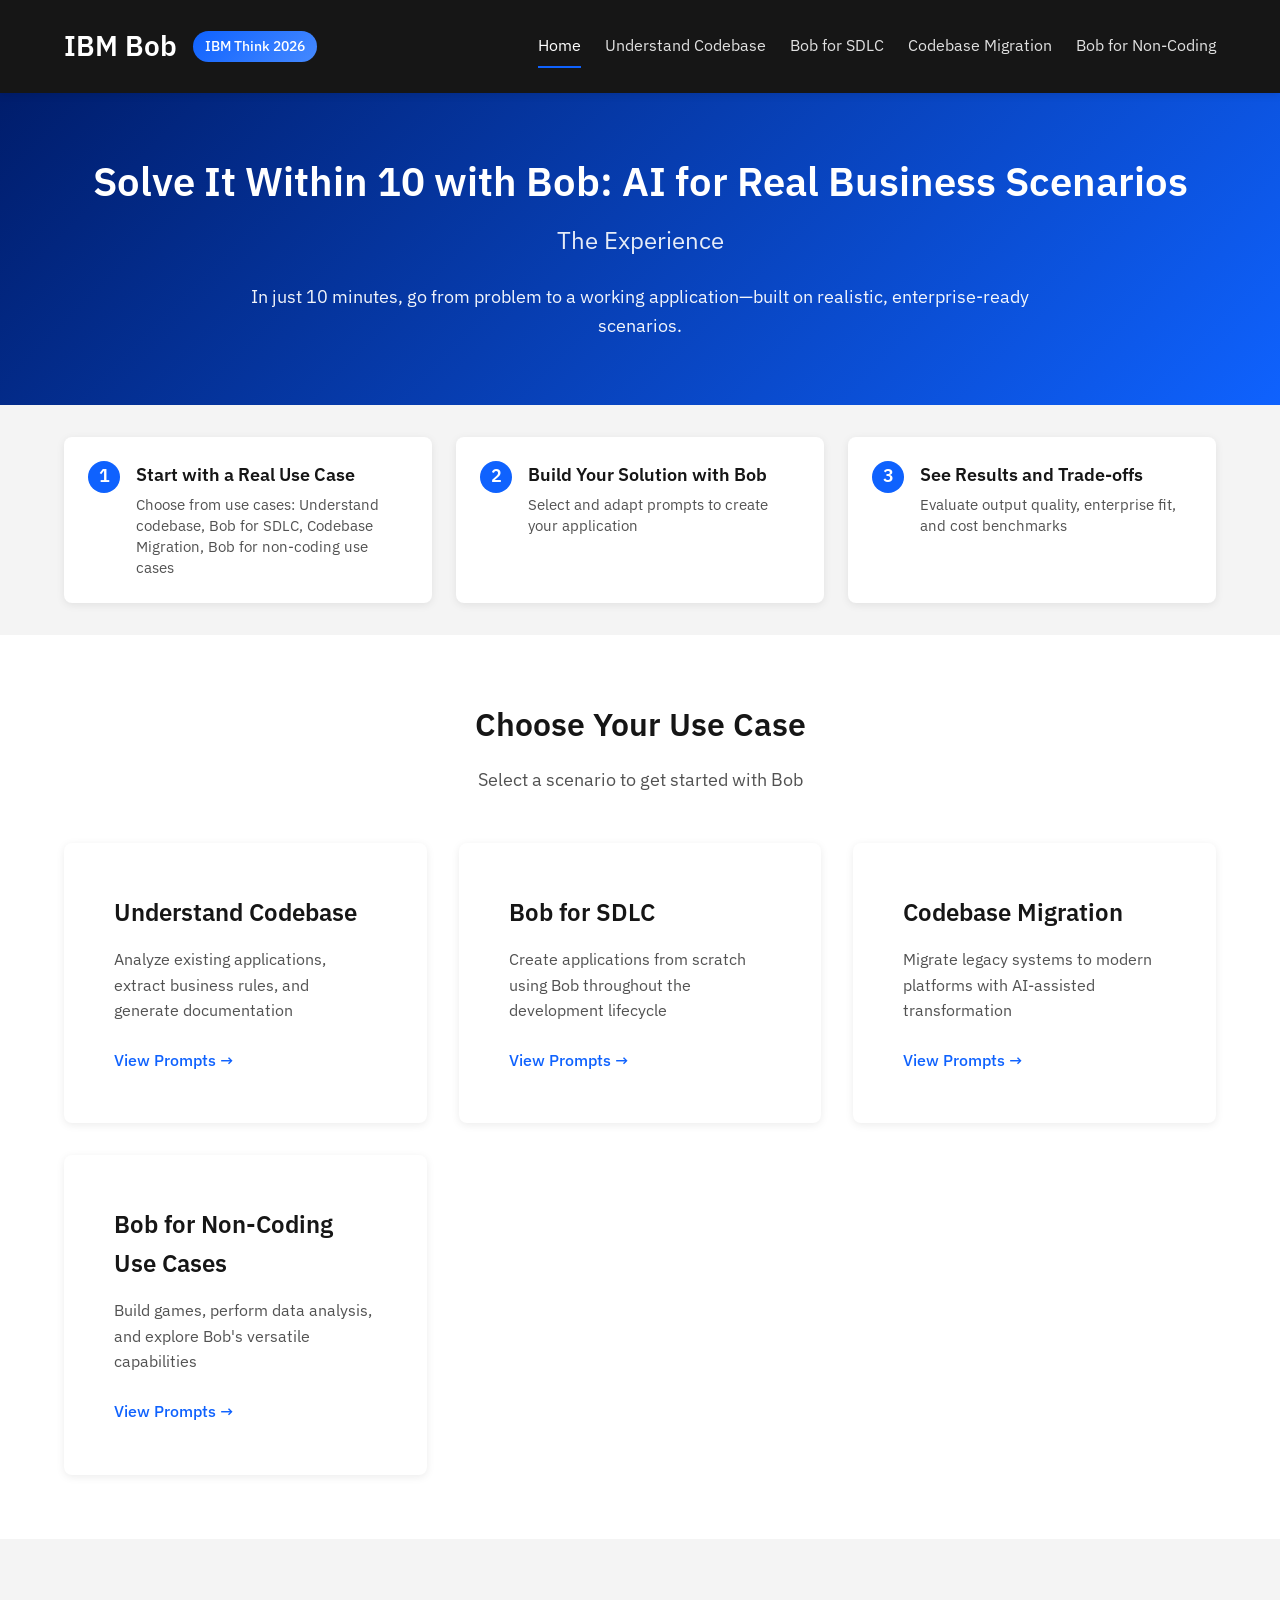
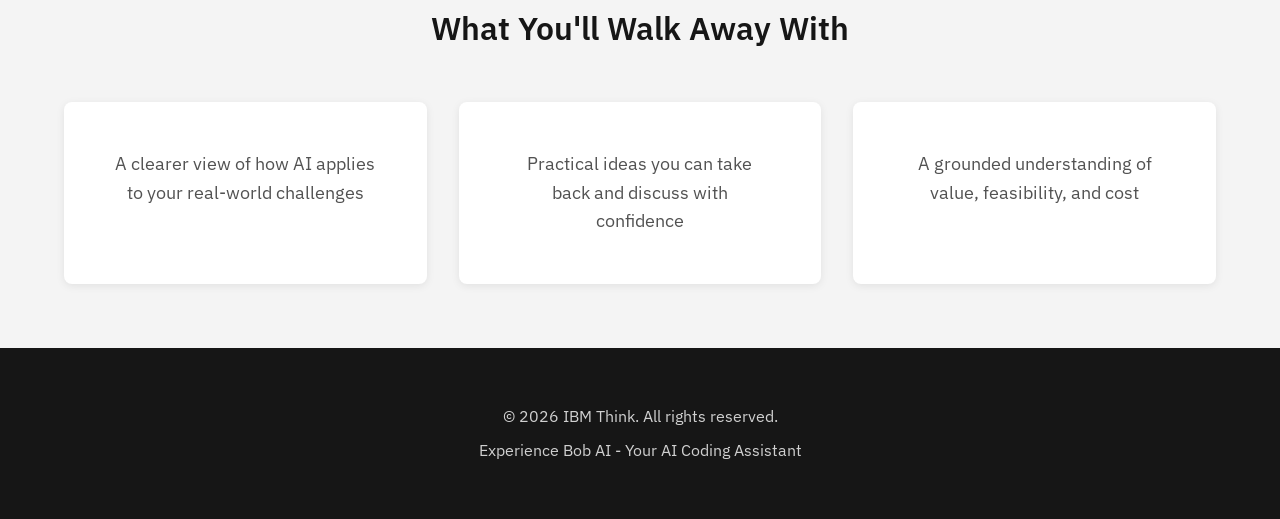
==== index.html @ 5309e9fd "Add files via upload" ====
<!DOCTYPE html>
<html lang="en">
<head>
    <meta charset="UTF-8">
    <meta name="viewport" content="width=device-width, initial-scale=1.0">
    <title>Solve It in 10 with Bob: AI for Real Business Scenarios</title>
    <link rel="stylesheet" href="styles.css">
    <link rel="preconnect" href="https://fonts.googleapis.com">
    <link rel="preconnect" href="https://fonts.gstatic.com" crossorigin>
    <link href="https://fonts.googleapis.com/css2?family=IBM+Plex+Sans:wght@300;400;500;600;700&display=swap" rel="stylesheet">
</head>
<body>
    <header class="header">
        <div class="container">
            <div class="header-content">
                <div class="logo">
                    <h1>IBM Bob</h1>
                    <span class="event-badge">IBM Think 2026</span>
                </div>
                <nav class="nav">
                    <a href="index.html" class="nav-link active">Home</a>
                    <a href="use-case-1.html" class="nav-link">Understand Codebase</a>
                    <a href="use-case-2.html" class="nav-link">Bob for SDLC</a>
                    <a href="use-case-3.html" class="nav-link">Codebase Migration</a>
                    <a href="use-case-4.html" class="nav-link">Bob for Non-Coding</a>
                </nav>
            </div>
        </div>
    </header>

    <main>
        <section class="hero">
            <div class="container">
                <h1 class="hero-title">Solve It Within 10 with Bob: AI for Real Business Scenarios</h1>
                <p class="hero-subtitle">The Experience</p>
                <p class="hero-description">
                    In just 10 minutes, go from problem to a working application—built on realistic, enterprise-ready scenarios.
                </p>
            </div>
        </section>

        <section class="steps">
            <div class="container">
                <div class="steps-compact">
                    <div class="step-compact">
                        <span class="step-number-compact">1</span>
                        <div class="step-content-compact">
                            <h3>Start with a Real Use Case</h3>
                            <p>Choose from use cases: Understand codebase, Bob for SDLC, Codebase Migration, Bob for non-coding use cases</p>
                        </div>
                    </div>
                    <div class="step-compact">
                        <span class="step-number-compact">2</span>
                        <div class="step-content-compact">
                            <h3>Build Your Solution with Bob</h3>
                            <p>Select and adapt prompts to create your application</p>
                        </div>
                    </div>
                    <div class="step-compact">
                        <span class="step-number-compact">3</span>
                        <div class="step-content-compact">
                            <h3>See Results and Trade-offs</h3>
                            <p>Evaluate output quality, enterprise fit, and cost benchmarks</p>
                        </div>
                    </div>
                </div>
            </div>
        </section>

        <section class="use-cases">
            <div class="container">
                <h2 class="section-title">Choose Your Use Case</h2>
                <p class="section-subtitle">Select a scenario to get started with Bob</p>
                
                <div class="use-case-grid">
                    <a href="use-case-1.html" class="use-case-card">
                        <h3 class="use-case-title">Understand Codebase</h3>
                        <p class="use-case-description">
                            Analyze existing applications, extract business rules, and generate documentation
                        </p>
                        <span class="use-case-cta">View Prompts →</span>
                    </a>

                    <a href="use-case-2.html" class="use-case-card">
                        <h3 class="use-case-title">Bob for SDLC</h3>
                        <p class="use-case-description">
                            Create applications from scratch using Bob throughout the development lifecycle
                        </p>
                        <span class="use-case-cta">View Prompts →</span>
                    </a>

                    <a href="use-case-3.html" class="use-case-card">
                        <h3 class="use-case-title">Codebase Migration</h3>
                        <p class="use-case-description">
                            Migrate legacy systems to modern platforms with AI-assisted transformation
                        </p>
                        <span class="use-case-cta">View Prompts →</span>
                    </a>

                    <a href="use-case-4.html" class="use-case-card">
                        <h3 class="use-case-title">Bob for Non-Coding Use Cases</h3>
                        <p class="use-case-description">
                            Build games, perform data analysis, and explore Bob's versatile capabilities
                        </p>
                        <span class="use-case-cta">View Prompts →</span>
                    </a>
                </div>
            </div>
        </section>

        <section class="outcomes">
            <div class="container">
                <h2 class="section-title">What You'll Walk Away With</h2>
                <div class="outcomes-grid">
                    <div class="outcome-card">
                        <p>A clearer view of how AI applies to your real-world challenges</p>
                    </div>
                    <div class="outcome-card">
                        <p>Practical ideas you can take back and discuss with confidence</p>
                    </div>
                    <div class="outcome-card">
                        <p>A grounded understanding of value, feasibility, and cost</p>
                    </div>
                </div>
            </div>
        </section>
    </main>

    <footer class="footer">
        <div class="container">
            <p>&copy; 2026 IBM Think. All rights reserved.</p>
            <p>Experience Bob AI - Your AI Coding Assistant</p>
        </div>
    </footer>

    <script src="script.js"></script>
</body>
</html>
---- styles.css ----
/* IBM Think Inspired Styles */
:root {
    --primary-blue: #0f62fe;
    --dark-blue: #001d6c;
    --light-blue: #4589ff;
    --gray-10: #f4f4f4;
    --gray-20: #e0e0e0;
    --gray-50: #8d8d8d;
    --gray-70: #525252;
    --gray-100: #161616;
    --white: #ffffff;
    --success: #24a148;
    --spacing-xs: 0.5rem;
    --spacing-sm: 1rem;
    --spacing-md: 1.5rem;
    --spacing-lg: 2rem;
    --spacing-xl: 3rem;
    --spacing-2xl: 4rem;
}

* {
    margin: 0;
    padding: 0;
    box-sizing: border-box;
}

body {
    font-family: 'IBM Plex Sans', -apple-system, BlinkMacSystemFont, 'Segoe UI', Roboto, sans-serif;
    line-height: 1.6;
    color: var(--gray-100);
    background-color: var(--white);
}

.container {
    max-width: 1200px;
    margin: 0 auto;
    padding: 0 var(--spacing-md);
}

/* Header */
.header {
    background-color: var(--gray-100);
    color: var(--white);
    padding: var(--spacing-md) 0;
    position: sticky;
    top: 0;
    z-index: 1000;
    box-shadow: 0 2px 8px rgba(0, 0, 0, 0.1);
}

.header-content {
    display: flex;
    justify-content: space-between;
    align-items: center;
    flex-wrap: wrap;
    gap: var(--spacing-md);
}

.logo {
    display: flex;
    align-items: center;
    gap: var(--spacing-sm);
}

.logo h1 {
    font-size: 1.75rem;
    font-weight: 600;
    color: var(--white);
}

.event-badge {
    background: linear-gradient(135deg, var(--primary-blue), var(--light-blue));
    padding: 0.25rem 0.75rem;
    border-radius: 20px;
    font-size: 0.875rem;
    font-weight: 500;
}

.nav {
    display: flex;
    gap: var(--spacing-md);
    flex-wrap: wrap;
}

.nav-link {
    color: var(--gray-20);
    text-decoration: none;
    font-weight: 400;
    transition: color 0.3s ease;
    padding: 0.5rem 0;
    border-bottom: 2px solid transparent;
}

.nav-link:hover,
.nav-link.active {
    color: var(--white);
    border-bottom-color: var(--primary-blue);
}

/* Hero Section */
.hero {
    background: linear-gradient(135deg, var(--dark-blue) 0%, var(--primary-blue) 100%);
    color: var(--white);
    padding: var(--spacing-2xl) 0;
    text-align: center;
}

.hero-title {
    font-size: 2.5rem;
    font-weight: 600;
    margin-bottom: var(--spacing-sm);
    line-height: 1.2;
}

.hero-subtitle {
    font-size: 1.5rem;
    font-weight: 400;
    margin-bottom: var(--spacing-md);
    opacity: 0.9;
}

.hero-description {
    font-size: 1.125rem;
    max-width: 800px;
    margin: 0 auto;
    opacity: 0.95;
}

/* Steps Section */
.steps {
    padding: var(--spacing-lg) 0;
    background-color: var(--gray-10);
}

.steps-compact {
    display: grid;
    grid-template-columns: repeat(auto-fit, minmax(250px, 1fr));
    gap: var(--spacing-md);
}

.step-compact {
    background: var(--white);
    padding: var(--spacing-md);
    border-radius: 8px;
    box-shadow: 0 2px 8px rgba(0, 0, 0, 0.08);
    display: flex;
    gap: var(--spacing-sm);
    align-items: flex-start;
}

.step-number-compact {
    display: inline-flex;
    align-items: center;
    justify-content: center;
    min-width: 32px;
    height: 32px;
    background: var(--primary-blue);
    color: var(--white);
    border-radius: 50%;
    font-size: 1.125rem;
    font-weight: 600;
    flex-shrink: 0;
}

.step-content-compact h3 {
    font-size: 1.125rem;
    font-weight: 600;
    margin-bottom: 0.25rem;
    color: var(--gray-100);
}

.step-content-compact p {
    font-size: 0.95rem;
    color: var(--gray-70);
    margin: 0;
    line-height: 1.4;
}

/* Use Cases Section */
.use-cases {
    padding: var(--spacing-2xl) 0;
}

.section-title {
    font-size: 2rem;
    font-weight: 600;
    text-align: center;
    margin-bottom: var(--spacing-sm);
    color: var(--gray-100);
}

.section-subtitle {
    text-align: center;
    font-size: 1.125rem;
    color: var(--gray-70);
    margin-bottom: var(--spacing-xl);
}

.use-case-grid {
    display: grid;
    grid-template-columns: repeat(auto-fit, minmax(280px, 1fr));
    gap: var(--spacing-lg);
    margin-top: var(--spacing-xl);
}

.use-case-card {
    background: var(--white);
    padding: var(--spacing-xl);
    border-radius: 8px;
    box-shadow: 0 2px 8px rgba(0, 0, 0, 0.08);
    text-decoration: none;
    color: inherit;
    transition: all 0.3s ease;
    border: 2px solid transparent;
    display: flex;
    flex-direction: column;
}

.use-case-card:hover {
    transform: translateY(-4px);
    box-shadow: 0 8px 24px rgba(0, 0, 0, 0.12);
    border-color: var(--primary-blue);
}

.use-case-title {
    font-size: 1.5rem;
    font-weight: 600;
    margin-bottom: var(--spacing-sm);
    color: var(--gray-100);
}

.use-case-description {
    color: var(--gray-70);
    margin-bottom: var(--spacing-md);
    flex-grow: 1;
}

.use-case-cta {
    color: var(--primary-blue);
    font-weight: 500;
    display: inline-flex;
    align-items: center;
    gap: 0.5rem;
}

/* Outcomes Section */
.outcomes {
    padding: var(--spacing-2xl) 0;
    background-color: var(--gray-10);
}

.outcomes-grid {
    display: grid;
    grid-template-columns: repeat(auto-fit, minmax(300px, 1fr));
    gap: var(--spacing-lg);
    margin-top: var(--spacing-xl);
}

.outcome-card {
    background: var(--white);
    padding: var(--spacing-xl);
    border-radius: 8px;
    text-align: center;
    box-shadow: 0 2px 8px rgba(0, 0, 0, 0.08);
}

.outcome-card p {
    color: var(--gray-70);
    font-size: 1.125rem;
}

/* Download Button */
.download-btn {
    display: inline-flex;
    align-items: center;
    gap: 0.5rem;
    background: var(--primary-blue);
    color: var(--white);
    padding: 1rem 2rem;
    border-radius: 4px;
    text-decoration: none;
    font-weight: 600;
    font-size: 1.125rem;
    transition: all 0.3s ease;
    box-shadow: 0 2px 8px rgba(15, 98, 254, 0.3);
}

.download-btn:hover {
    background: var(--light-blue);
    transform: translateY(-2px);
    box-shadow: 0 4px 12px rgba(15, 98, 254, 0.4);
}

.download-btn:active {
    transform: translateY(0);
}

.download-icon {
    font-size: 1.5rem;
    line-height: 1;
}

/* Footer */
.footer {
    background-color: var(--gray-100);
    color: var(--white);
    padding: var(--spacing-xl) 0;
    text-align: center;
}

.footer p {
    margin: var(--spacing-xs) 0;
    opacity: 0.8;
}

/* Prompt Card Styles (for use case pages) */
.prompt-section {
    padding: var(--spacing-2xl) 0;
}

.prompt-card {
    background: var(--white);
    padding: var(--spacing-xl);
    margin-bottom: var(--spacing-lg);
    border-radius: 8px;
    box-shadow: 0 2px 8px rgba(0, 0, 0, 0.08);
    border-left: 4px solid var(--primary-blue);
}

.prompt-header {
    display: flex;
    justify-content: space-between;
    align-items: center;
    margin-bottom: var(--spacing-md);
    flex-wrap: wrap;
    gap: var(--spacing-sm);
}

.prompt-title {
    font-size: 1.5rem;
    font-weight: 600;
    color: var(--gray-100);
}

.copy-btn {
    background: var(--primary-blue);
    color: var(--white);
    border: none;
    padding: 0.75rem 1.5rem;
    border-radius: 4px;
    font-weight: 500;
    cursor: pointer;
    transition: all 0.3s ease;
    font-family: inherit;
}

.copy-btn:hover {
    background: var(--light-blue);
    transform: translateY(-2px);
}

.copy-btn:active {
    transform: translateY(0);
}

.copy-btn.copied {
    background: var(--success);
}

.prompt-content {
    background: var(--gray-10);
    padding: var(--spacing-md);
    border-radius: 4px;
    font-family: 'IBM Plex Mono', monospace;
    font-size: 0.95rem;
    line-height: 1.6;
    white-space: pre-wrap;
    word-wrap: break-word;
    color: var(--gray-100);
    border: 1px solid var(--gray-20);
}

.prompt-note {
    margin-top: var(--spacing-md);
    padding: var(--spacing-md);
    background: #fff3cd;
    border-left: 4px solid #ffc107;
    border-radius: 4px;
    color: var(--gray-100);
}

.prompt-note.bonus-challenge {
    background: #d4edda;
    border-left: 4px solid #28a745;
}

.back-link {
    display: inline-flex;
    align-items: center;
    gap: 0.5rem;
    color: var(--primary-blue);
    text-decoration: none;
    font-weight: 500;
    margin-bottom: var(--spacing-lg);
    transition: color 0.3s ease;
}

.back-link:hover {
    color: var(--light-blue);
}

/* Responsive Design */
@media (max-width: 768px) {
    .hero-title {
        font-size: 2rem;
    }

    .hero-subtitle {
        font-size: 1.25rem;
    }

    .nav {
        width: 100%;
        justify-content: center;
    }

    .use-case-grid {
        grid-template-columns: 1fr;
    }

    .outcomes-grid {
        grid-template-columns: 1fr;
    }

    .step-card {
        padding: var(--spacing-lg);
    }
}

@media (max-width: 480px) {
    .hero-title {
        font-size: 1.5rem;
    }

    .section-title {
        font-size: 1.5rem;
    }

    .prompt-header {
        flex-direction: column;
        align-items: flex-start;
    }

    .copy-btn {
        width: 100%;
    }
}

/* Made with Bob */
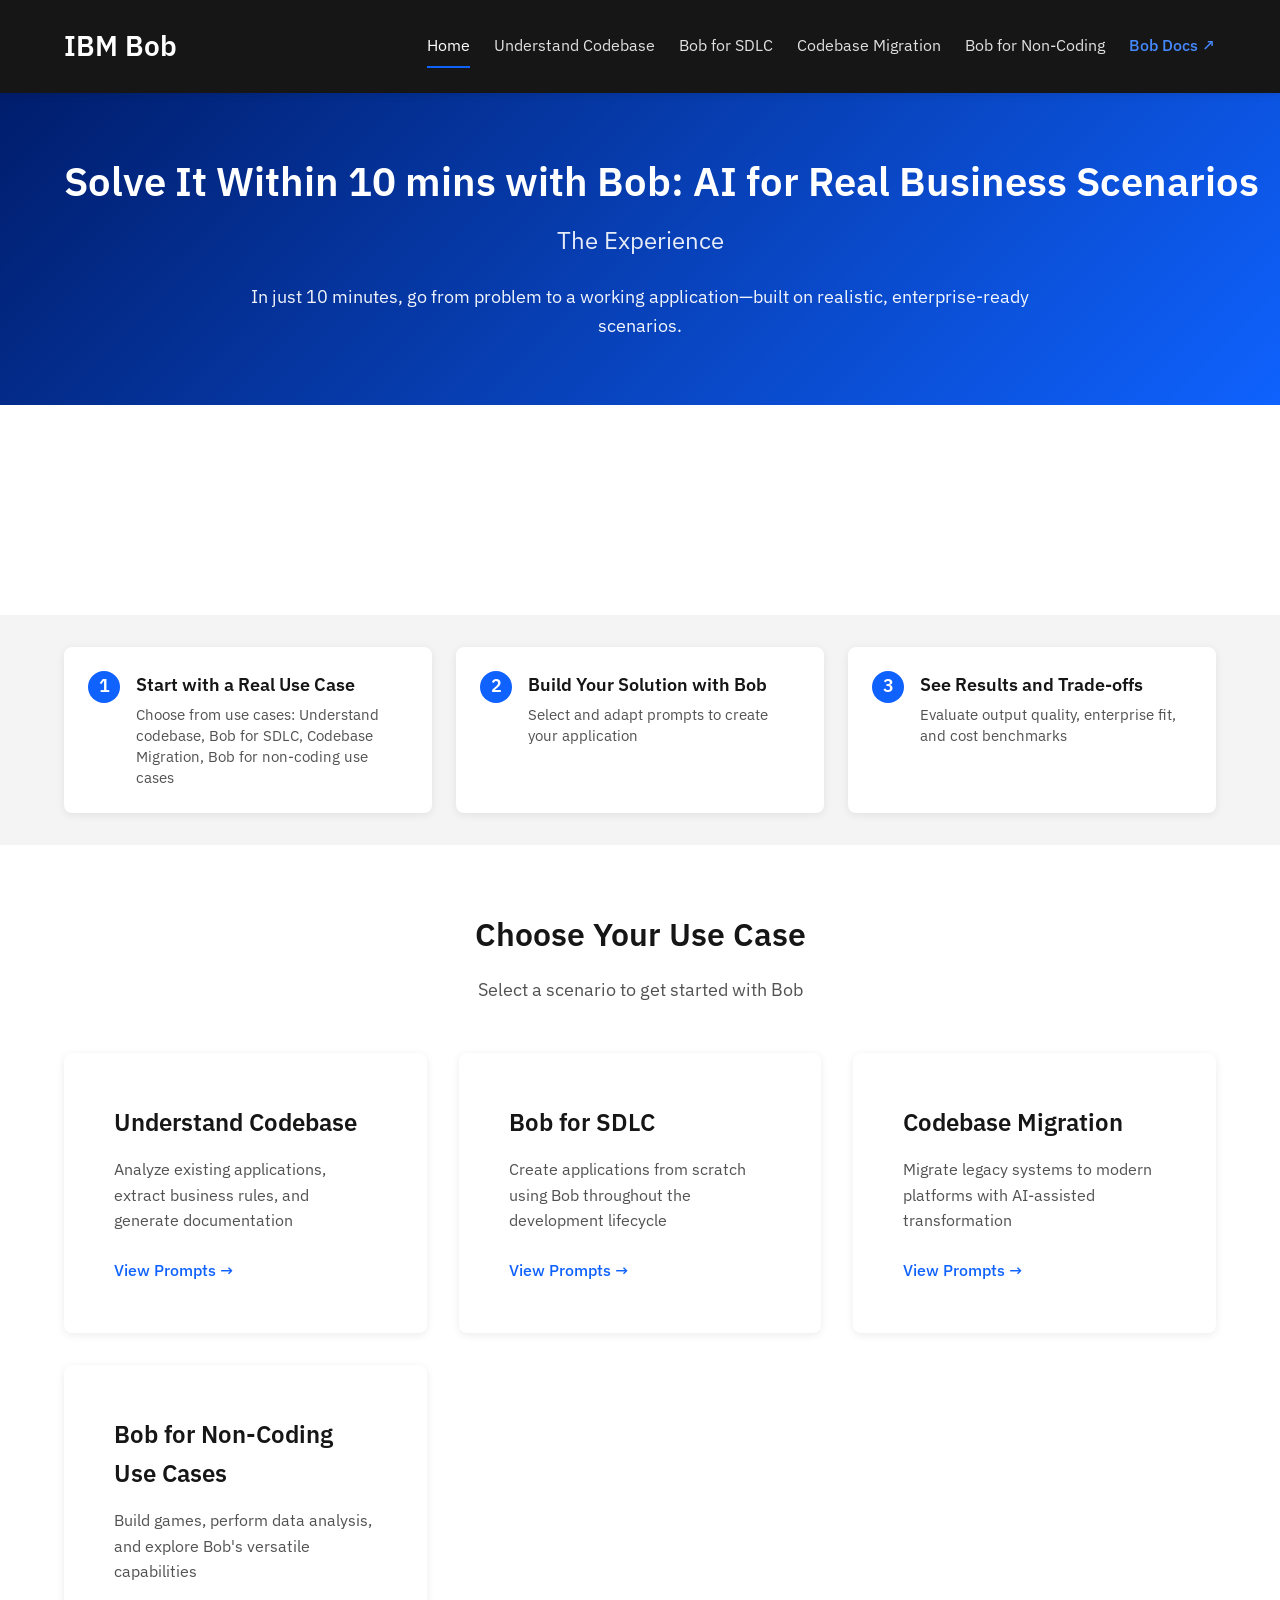
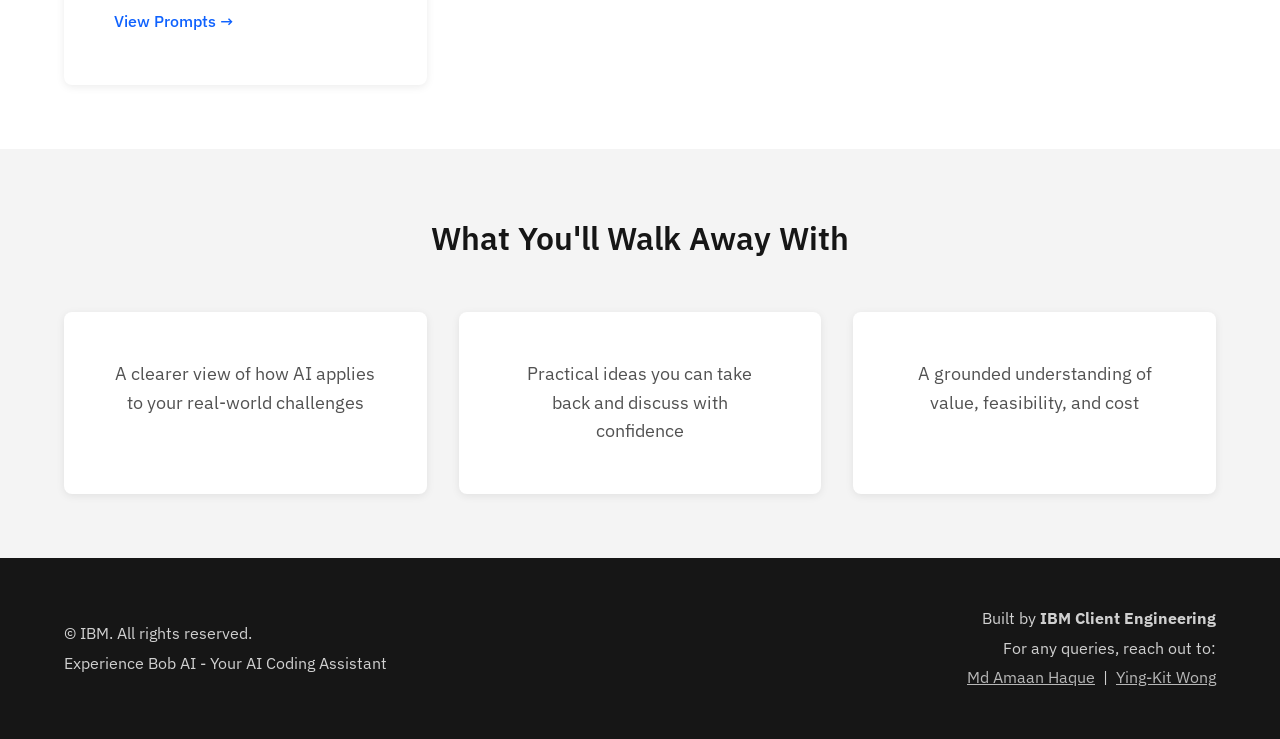
==== commit 7555f920: "Add files via upload" ====
--- a/index.html
+++ b/index.html
@@ -3,7 +3,7 @@
 <head>
     <meta charset="UTF-8">
     <meta name="viewport" content="width=device-width, initial-scale=1.0">
-    <title>Solve It in 10 with Bob: AI for Real Business Scenarios</title>
+    <title>Solve It Within 10 mins with Bob: AI for Real Business Scenarios</title>
     <link rel="stylesheet" href="styles.css">
     <link rel="preconnect" href="https://fonts.googleapis.com">
     <link rel="preconnect" href="https://fonts.gstatic.com" crossorigin>
@@ -14,8 +14,7 @@
         <div class="container">
             <div class="header-content">
                 <div class="logo">
-                    <h1>IBM Bob</h1>
-                    <span class="event-badge">IBM Think 2026</span>
+                    <h1><a href="https://bob.ibm.com/" class="logo-link" target="_blank" rel="noopener">IBM Bob</a></h1>
                 </div>
                 <nav class="nav">
                     <a href="index.html" class="nav-link active">Home</a>
@@ -23,6 +22,7 @@
                     <a href="use-case-2.html" class="nav-link">Bob for SDLC</a>
                     <a href="use-case-3.html" class="nav-link">Codebase Migration</a>
                     <a href="use-case-4.html" class="nav-link">Bob for Non-Coding</a>
+                    <a href="https://bob.ibm.com/docs/ide" class="nav-link nav-link-docs" target="_blank" rel="noopener">Bob Docs ↗</a>
                 </nav>
             </div>
         </div>
@@ -31,11 +31,21 @@
     <main>
         <section class="hero">
             <div class="container">
-                <h1 class="hero-title">Solve It Within 10 with Bob: AI for Real Business Scenarios</h1>
+                <h1 class="hero-title">Solve It Within 10 mins with Bob: AI for Real Business Scenarios</h1>
                 <p class="hero-subtitle">The Experience</p>
                 <p class="hero-description">
                     In just 10 minutes, go from problem to a working application—built on realistic, enterprise-ready scenarios.
                 </p>
+            </div>
+        </section>
+
+        <section class="bob-video-section">
+            <div class="container">
+                <div class="bob-video-wrapper">
+                    <video class="bob-video-circle" autoplay loop muted playsinline>
+                        <source src="bob-animation.mp4" type="video/mp4">
+                    </video>
+                </div>
             </div>
         </section>
 
@@ -128,8 +138,18 @@
 
     <footer class="footer">
         <div class="container">
-            <p>&copy; 2026 IBM Think. All rights reserved.</p>
-            <p>Experience Bob AI - Your AI Coding Assistant</p>
+            <div class="footer-left">
+                <p>&copy; IBM. All rights reserved.</p>
+                <p>Experience Bob AI - Your AI Coding Assistant</p>
+            </div>
+            <div class="footer-right">
+                <p>Built by <strong>IBM Client Engineering</strong></p>
+                <p>For any queries, reach out to:</p>
+                <p>
+                    <a href="mailto:md.amaan.haque@ibm.com" class="footer-link">Md Amaan Haque</a> &nbsp;|&nbsp;
+                    <a href="mailto:yingkitw@ibm.com" class="footer-link">Ying-Kit Wong</a>
+                </p>
+            </div>
         </div>
     </footer>
 
--- a/styles.css
+++ b/styles.css
@@ -68,6 +68,15 @@
     color: var(--white);
 }
 
+.logo-link {
+    color: inherit;
+    text-decoration: none;
+}
+
+.logo-link:hover {
+    text-decoration: underline;
+}
+
 .event-badge {
     background: linear-gradient(135deg, var(--primary-blue), var(--light-blue));
     padding: 0.25rem 0.75rem;
@@ -97,6 +106,11 @@
     border-bottom-color: var(--primary-blue);
 }
 
+.nav-link-docs {
+    color: var(--light-blue);
+    font-weight: 500;
+}
+
 /* Hero Section */
 .hero {
     background: linear-gradient(135deg, var(--dark-blue) 0%, var(--primary-blue) 100%);
@@ -110,6 +124,7 @@
     font-weight: 600;
     margin-bottom: var(--spacing-sm);
     line-height: 1.2;
+    white-space: nowrap;
 }
 
 .hero-subtitle {
@@ -305,12 +320,40 @@
     background-color: var(--gray-100);
     color: var(--white);
     padding: var(--spacing-xl) 0;
-    text-align: center;
+}
+
+.footer .container {
+    display: flex;
+    justify-content: space-between;
+    align-items: center;
+    gap: var(--spacing-lg);
+    flex-wrap: wrap;
+}
+
+.footer-left,
+.footer-right {
+    display: flex;
+    flex-direction: column;
+    gap: 0.25rem;
+}
+
+.footer-right {
+    text-align: right;
 }
 
 .footer p {
-    margin: var(--spacing-xs) 0;
+    margin: 0;
     opacity: 0.8;
+}
+
+.footer-link {
+    color: var(--gray-20);
+    text-decoration: underline;
+    transition: color 0.2s ease;
+}
+
+.footer-link:hover {
+    color: var(--white);
 }
 
 /* Prompt Card Styles (for use case pages) */
@@ -456,4 +499,28 @@
     }
 }
 
+/* Bob Video Section */
+.bob-video-section {
+    background-color: var(--white);
+    padding: 0;
+    text-align: center;
+}
+
+.bob-video-wrapper {
+    display: flex;
+    justify-content: center;
+    align-items: flex-end;
+}
+
+.bob-video-circle {
+    width: 420px;
+    height: auto;
+    border-radius: 0;
+    object-fit: unset;
+    object-position: unset;
+    border: none;
+    box-shadow: none;
+    display: block;
+}
+
 /* Made with Bob */
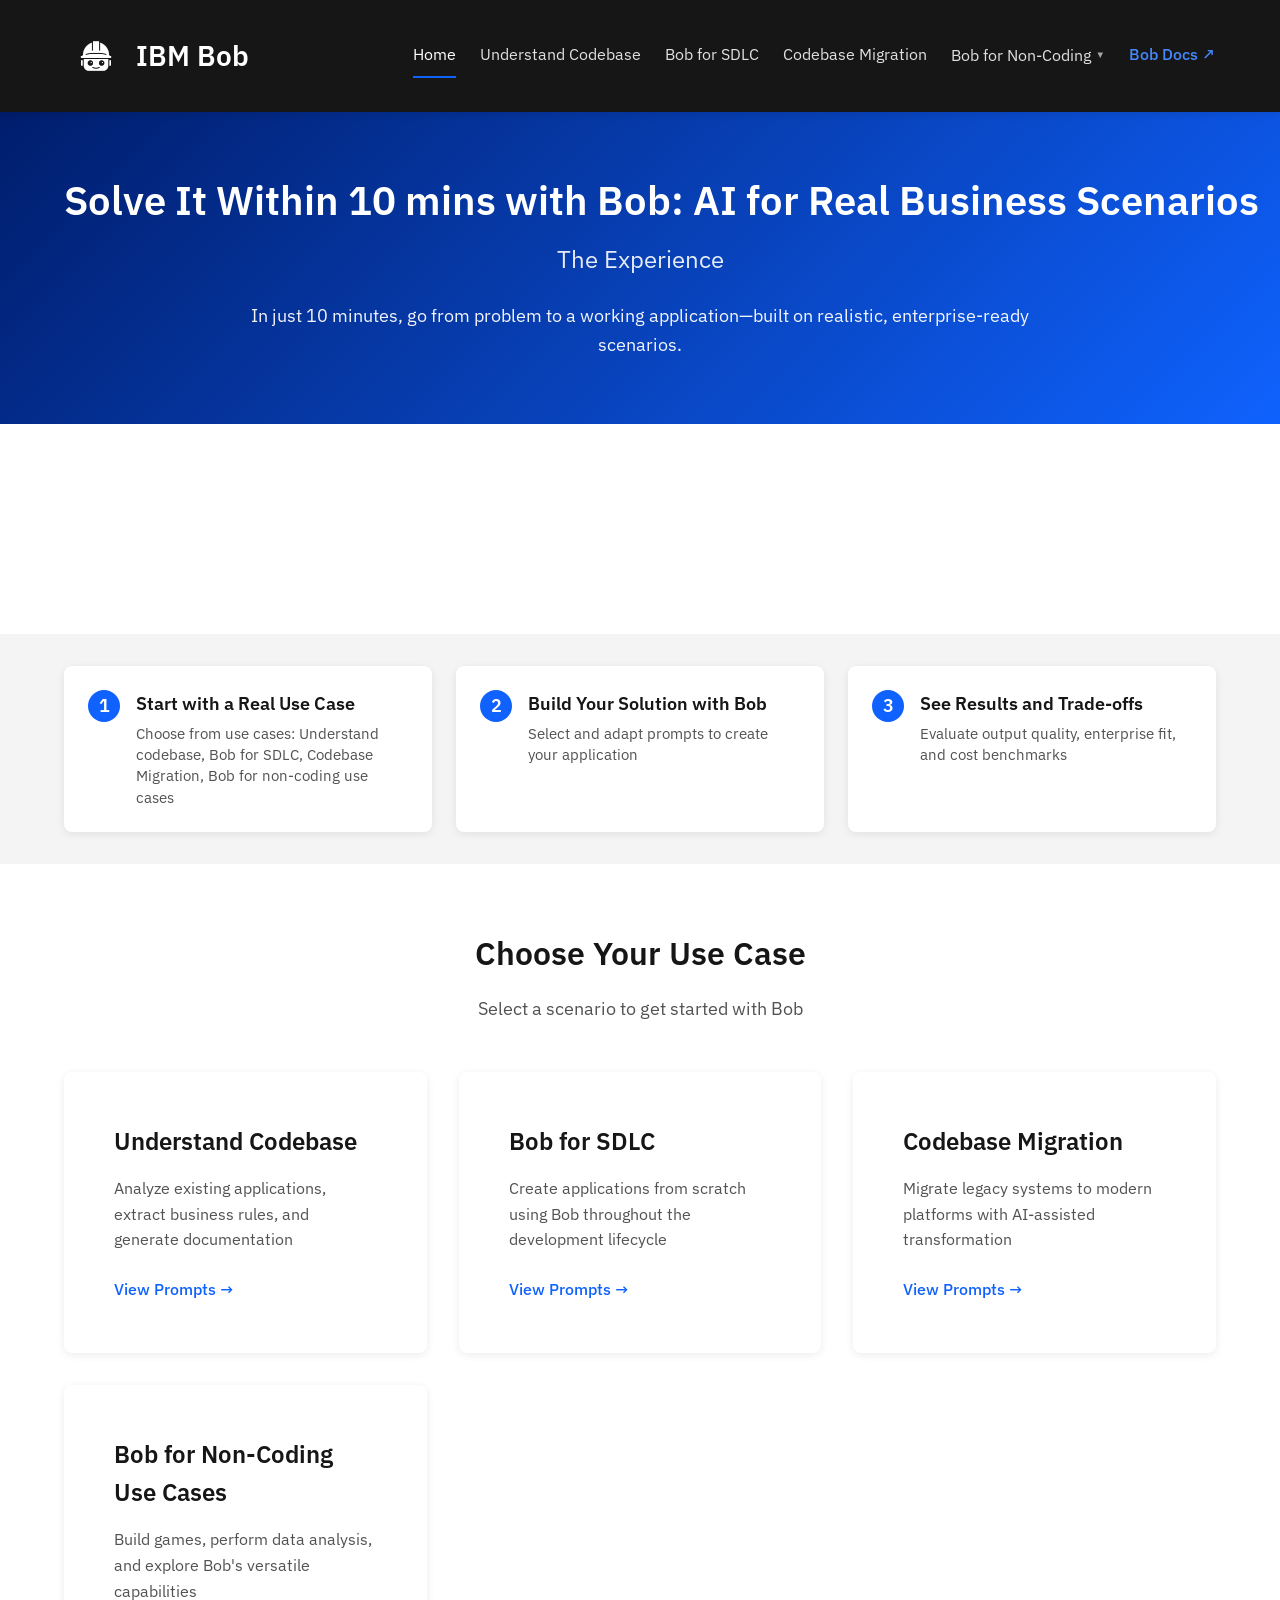
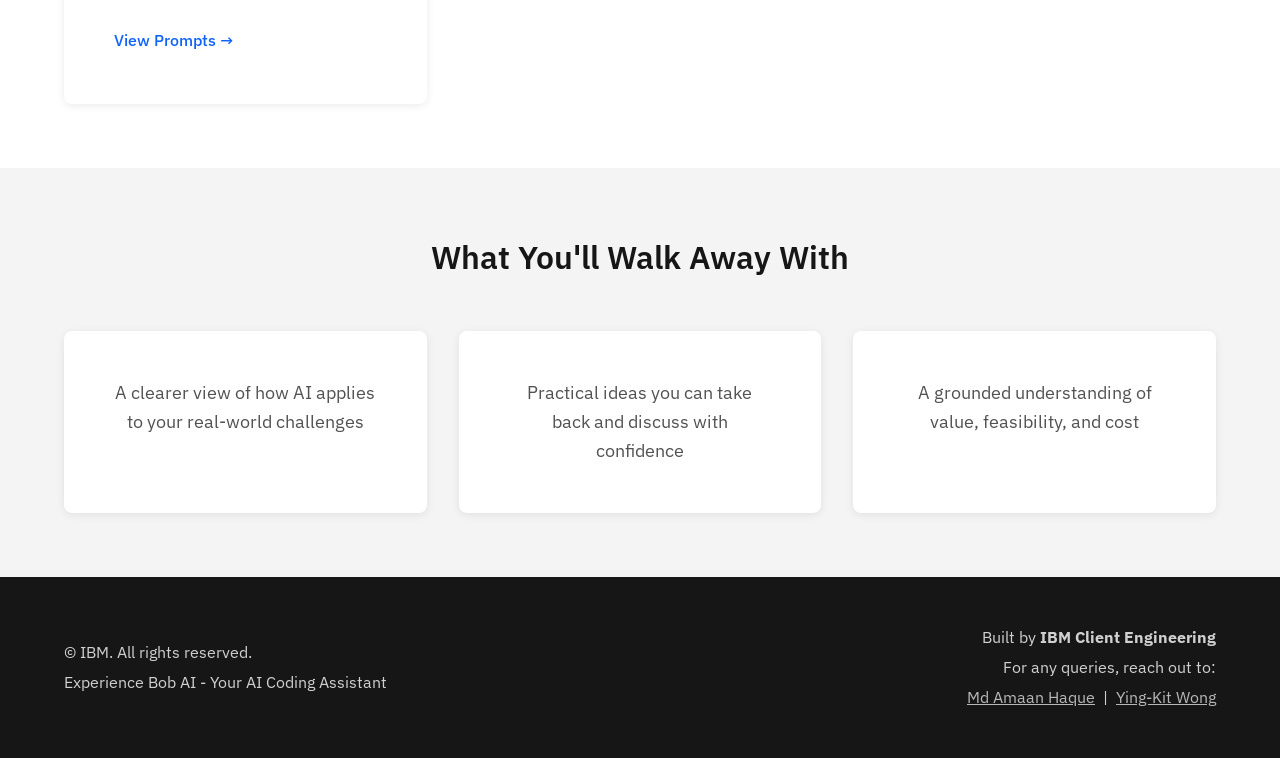
==== commit 976cae96: "Add files via upload" ====
--- a/index.html
+++ b/index.html
@@ -14,14 +14,28 @@
         <div class="container">
             <div class="header-content">
                 <div class="logo">
-                    <h1><a href="https://bob.ibm.com/" class="logo-link" target="_blank" rel="noopener">IBM Bob</a></h1>
+                    <h1><a href="https://bob.ibm.com/" class="logo-link" target="_blank" rel="noopener"><img src="bob-icon.png" alt="Bob" class="logo-icon">IBM Bob</a></h1>
                 </div>
                 <nav class="nav">
                     <a href="index.html" class="nav-link active">Home</a>
                     <a href="use-case-1.html" class="nav-link">Understand Codebase</a>
                     <a href="use-case-2.html" class="nav-link">Bob for SDLC</a>
                     <a href="use-case-3.html" class="nav-link">Codebase Migration</a>
-                    <a href="use-case-4.html" class="nav-link">Bob for Non-Coding</a>
+                    <div class="nav-dropdown">
+                        <button class="nav-dropdown-toggle">Bob for Non-Coding <span class="dropdown-caret">&#9660;</span></button>
+                        <div class="nav-dropdown-menu">
+                            <div class="nav-dropdown-menu-inner">
+                                <a href="use-case-4.html?tab=game" class="nav-dropdown-item">
+                                    <span class="dropdown-item-label">4.1 Build a Game with Bob</span>
+                                    <span class="dropdown-item-desc">Build arcade games and creative apps</span>
+                                </a>
+                                <a href="use-case-4.html?tab=data" class="nav-dropdown-item">
+                                    <span class="dropdown-item-label">4.2 Exploratory Data Analysis &amp; Visualizations</span>
+                                    <span class="dropdown-item-desc">Analyze data and generate interactive dashboards</span>
+                                </a>
+                            </div>
+                        </div>
+                    </div>
                     <a href="https://bob.ibm.com/docs/ide" class="nav-link nav-link-docs" target="_blank" rel="noopener">Bob Docs ↗</a>
                 </nav>
             </div>
--- a/styles.css
+++ b/styles.css
@@ -69,12 +69,22 @@
 }
 
 .logo-link {
+    display: flex;
+    align-items: center;
+    gap: 0.5rem;
     color: inherit;
     text-decoration: none;
 }
 
 .logo-link:hover {
     text-decoration: underline;
+}
+
+.logo-icon {
+    width: 64px;
+    height: 64px;
+    object-fit: contain;
+    display: block;
 }
 
 .event-badge {
@@ -89,6 +99,7 @@
     display: flex;
     gap: var(--spacing-md);
     flex-wrap: wrap;
+    align-items: center;
 }
 
 .nav-link {
@@ -109,6 +120,111 @@
 .nav-link-docs {
     color: var(--light-blue);
     font-weight: 500;
+}
+
+/* Nav dropdown */
+.nav-dropdown {
+    position: relative;
+}
+
+.nav-dropdown-toggle {
+    display: flex;
+    align-items: center;
+    gap: 0.3rem;
+    color: var(--gray-20);
+    text-decoration: none;
+    font-weight: 400;
+    padding: 0.5rem 0;
+    border-bottom: 2px solid transparent;
+    cursor: pointer;
+    background: none;
+    border-top: none;
+    border-left: none;
+    border-right: none;
+    font-family: inherit;
+    font-size: inherit;
+    transition: color 0.3s ease;
+    white-space: nowrap;
+}
+
+.nav-dropdown-toggle:hover,
+.nav-dropdown-toggle.active {
+    color: var(--white);
+    border-bottom-color: var(--primary-blue);
+}
+
+.nav-dropdown-toggle .dropdown-caret {
+    font-size: 0.6rem;
+    opacity: 0.7;
+    transition: transform 0.2s;
+    line-height: 1;
+}
+
+.nav-dropdown:hover .dropdown-caret,
+.nav-dropdown:focus-within .dropdown-caret {
+    transform: rotate(180deg);
+}
+
+.nav-dropdown-menu {
+    display: none;
+    position: absolute;
+    top: 100%;
+    left: 50%;
+    transform: translateX(-50%);
+    padding-top: 0.5rem;
+    min-width: 280px;
+    z-index: 200;
+}
+
+.nav-dropdown-menu-inner {
+    background: var(--white);
+    border: 1px solid var(--gray-20);
+    border-radius: 6px;
+    box-shadow: 0 4px 16px rgba(0, 0, 0, 0.12);
+    overflow: hidden;
+}
+
+.nav-dropdown:hover .nav-dropdown-menu,
+.nav-dropdown:focus-within .nav-dropdown-menu {
+    display: block;
+}
+
+.nav-dropdown-item {
+    display: block;
+    padding: 0.8rem 1.2rem;
+    color: var(--gray-100);
+    text-decoration: none;
+    font-size: 0.9rem;
+    font-weight: 400;
+    border-left: 3px solid transparent;
+    transition: background 0.15s, border-color 0.15s, color 0.15s;
+}
+
+.nav-dropdown-item:hover {
+    background: var(--gray-10);
+    border-left-color: var(--primary-blue);
+    color: var(--primary-blue);
+}
+
+.nav-dropdown-item + .nav-dropdown-item {
+    border-top: 1px solid var(--gray-20);
+}
+
+.nav-dropdown-item .dropdown-item-label {
+    display: block;
+    font-weight: 500;
+    color: inherit;
+}
+
+.nav-dropdown-item .dropdown-item-desc {
+    display: block;
+    font-size: 0.8rem;
+    color: var(--gray-50);
+    margin-top: 0.15rem;
+}
+
+.nav-dropdown-item:hover .dropdown-item-desc {
+    color: var(--light-blue);
 }
 
 /* Hero Section */
@@ -524,3 +640,84 @@
 }
 
 /* Made with Bob */
+
+/* Sub-tabs (Use Case 4) */
+.sub-tabs {
+    display: flex;
+    gap: 0;
+    margin: 1.75rem 0 0;
+    background: var(--gray-10);
+    border: 1px solid var(--gray-20);
+    border-bottom: none;
+    border-radius: 8px 8px 0 0;
+    padding: 0 1rem;
+}
+
+.sub-tab-btn {
+    padding: 0.85rem 1.5rem;
+    font-family: 'IBM Plex Sans', sans-serif;
+    font-size: 0.95rem;
+    font-weight: 500;
+    color: var(--gray-70);
+    background: none;
+    border: none;
+    border-bottom: 3px solid transparent;
+    margin-bottom: -1px;
+    cursor: pointer;
+    transition: color 0.15s, border-color 0.15s;
+    white-space: nowrap;
+}
+
+.sub-tab-btn:hover {
+    color: var(--gray-100);
+    border-bottom-color: var(--gray-20);
+}
+
+.sub-tab-btn.active {
+    color: var(--primary-blue);
+    border-bottom-color: var(--primary-blue);
+    font-weight: 600;
+}
+
+.sub-tab-panel {
+    display: none;
+    padding: 2rem;
+    background: var(--white);
+    border: 1px solid var(--gray-20);
+    border-top: none;
+    border-radius: 0 0 8px 8px;
+}
+
+.sub-tab-panel.active {
+    display: block;
+}
+
+@media (max-width: 600px) {
+    .sub-tabs {
+        flex-direction: column;
+        border-radius: 8px;
+        border-bottom: 1px solid var(--gray-20);
+        padding: 0.5rem;
+        gap: 0.25rem;
+    }
+
+    .sub-tab-btn {
+        border: 1px solid var(--gray-20);
+        border-radius: 4px;
+        margin-bottom: 0;
+        text-align: center;
+    }
+
+    .sub-tab-btn.active {
+        background: #e8f0fe;
+        border-color: var(--primary-blue);
+        color: var(--primary-blue);
+        border-bottom-color: var(--primary-blue);
+    }
+
+    .sub-tab-panel {
+        border-radius: 8px;
+        margin-top: 0.5rem;
+        border-top: 1px solid var(--gray-20);
+    }
+}
